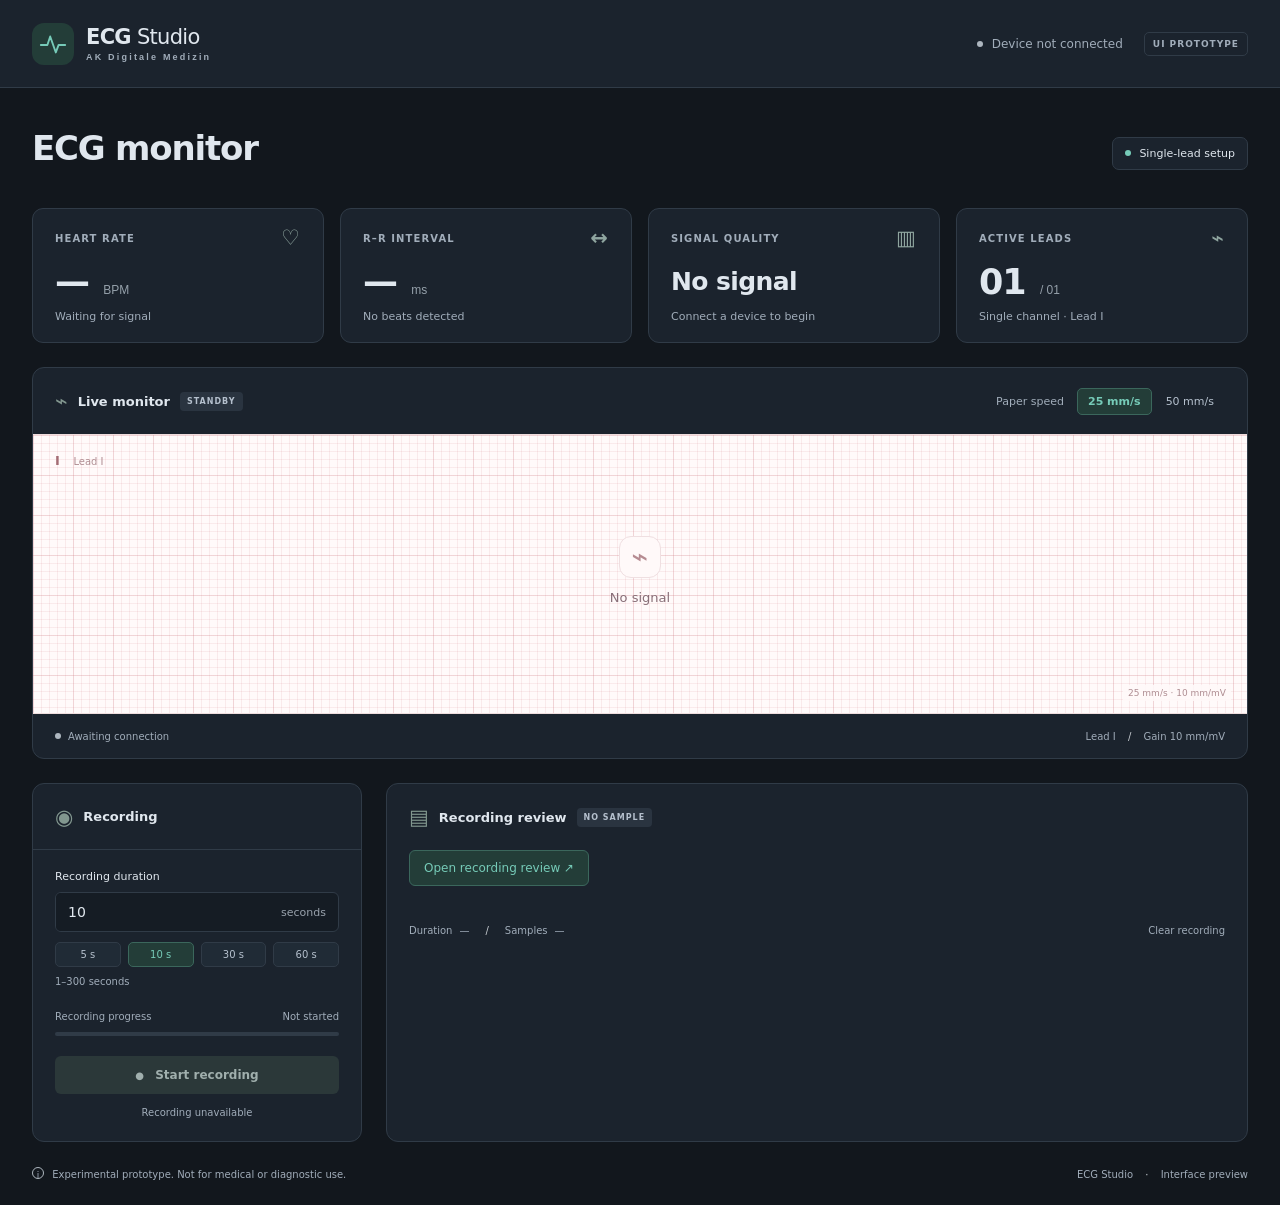
==== web/index.html @ 8fe4d992 "web prototype v1" ====
<!doctype html>
<html lang="en">
  <head>
    <meta charset="UTF-8" />
    <meta name="viewport" content="width=device-width, initial-scale=1" />
    <meta name="theme-color" content="#12171d" />
    <title>ECG Studio · Monitor</title>
    <link rel="stylesheet" href="styles.css" />
    <script src="app.js" defer></script>
  </head>
  <body>
    <div class="app-shell">
      <header class="app-header">
        <a class="brand" href="./" aria-label="ECG Studio home">
          <span class="brand-icon" aria-hidden="true"><svg viewBox="0 0 32 32"><path d="M3 17h7l3-9 6 17 3-8h7" /></svg></span>
          <span>ECG<span class="brand-light"> Studio</span><small>AK Digitale Medizin</small></span>
        </a>
        <div class="header-status"><span class="status-dot"></span> Device not connected <span class="prototype-tag">UI PROTOTYPE</span></div>
      </header>

      <main>
        <div class="page-heading">
          <div><h1>ECG monitor</h1></div>
          <span class="lead-badge"><span class="status-dot"></span> Single-lead setup</span>
        </div>

        <section class="metrics" aria-label="Signal measurements">
          <article class="metric"><div class="metric-label">HEART RATE <span aria-hidden="true">♡</span></div><div class="metric-value">— <span>BPM</span></div><p>Waiting for signal</p></article>
          <article class="metric"><div class="metric-label">R–R INTERVAL <span aria-hidden="true">↔</span></div><div class="metric-value">— <span>ms</span></div><p>No beats detected</p></article>
          <article class="metric"><div class="metric-label">SIGNAL QUALITY <span aria-hidden="true">▥</span></div><div class="metric-value metric-text">No signal</div><p>Connect a device to begin</p></article>
          <article class="metric"><div class="metric-label">ACTIVE LEADS <span aria-hidden="true">⌁</span></div><div class="metric-value">01 <span>/ 01</span></div><p>Single channel · Lead I</p></article>
        </section>

        <section class="panel live-panel" aria-labelledby="live-title">
          <div class="panel-heading"><div class="panel-title"><span class="section-icon" aria-hidden="true">⌁</span><h2 id="live-title">Live monitor</h2><span class="badge">STANDBY</span></div><div class="speed-control" role="group" aria-label="Live monitor paper speed"><span>Paper speed</span><button class="selected" type="button" data-speed="25" aria-pressed="true">25 mm/s</button><button type="button" data-speed="50" aria-pressed="false">50 mm/s</button></div></div>
          <div class="ecg-paper" id="live-paper" data-paper-speed="25" role="img" aria-label="Empty ECG grid for Lead I. No device connected.">
            <span class="lead-label">I <span>Lead I</span></span>
            <div class="empty-state"><span class="empty-icon" aria-hidden="true">⌁</span><h3>No signal</h3></div>
            <span class="paper-scale">25 mm/s · 10 mm/mV</span>
          </div>
          <div class="panel-footer"><span><span class="status-dot"></span> Awaiting connection</span><span>Lead I <span class="footer-divider">/</span> Gain 10 mm/mV</span></div>
        </section>

        <div class="recording-layout">
          <section class="panel capture-panel" aria-labelledby="capture-title">
            <div class="panel-heading"><div class="panel-title"><span class="section-icon" aria-hidden="true">◉</span><h2 id="capture-title">Recording</h2></div></div>
            <div class="capture-content"><label for="duration">Recording duration</label><div class="duration-input"><input id="duration" type="number" min="1" max="300" step="1" value="10" aria-describedby="duration-help" /><span>seconds</span></div><div class="duration-presets" role="group" aria-label="Preset recording duration"><button type="button" data-duration="5" aria-pressed="false">5 s</button><button type="button" class="selected" data-duration="10" aria-pressed="true">10 s</button><button type="button" data-duration="30" aria-pressed="false">30 s</button><button type="button" data-duration="60" aria-pressed="false">60 s</button></div><p class="field-hint" id="duration-help">1–300 seconds</p><div class="recording-progress"><div><span>Recording progress</span><span>Not started</span></div><progress value="0" max="100" aria-label="Recording progress">0%</progress></div><button class="record-button" type="button" disabled><span aria-hidden="true">●</span> Start recording</button><p class="capture-note">Recording unavailable</p></div>
          </section>

          <section class="panel review-panel" aria-labelledby="review-title">
            <div class="panel-heading"><div class="panel-title"><span class="section-icon" aria-hidden="true">▤</span><h2 id="review-title">Recording review</h2><span class="badge">NO SAMPLE</span></div></div>
            <div class="review-launcher"><a class="review-link" href="review.html" target="ecg-recording-review">Open recording review ↗</a></div>
            <div class="panel-footer"><span>Duration <strong>—</strong><span class="footer-divider">/</span> Samples <strong>—</strong></span><button class="text-button" type="button" disabled>Clear recording</button></div>
          </section>
        </div>
        <footer class="app-footer"><span><span class="notice-icon" aria-hidden="true">i</span> Experimental prototype. Not for medical or diagnostic use.</span><span>ECG Studio <span class="footer-divider">·</span> Interface preview</span></footer>
      </main>
    </div>
  </body>
</html>
---- web/styles.css ----
:root { color-scheme: dark; font-family: 'DM Sans', system-ui, sans-serif; color: #e0e7ee; background: #12171d; font-synthesis: none; --muted: #a1adba; --border: #303b47; --accent: #76cbb8; }
* { box-sizing: border-box; }
body { margin: 0; }
button, input { font: inherit; }
button { cursor: pointer; }
button:disabled { cursor: not-allowed; }
button:focus-visible, input:focus-visible, a:focus-visible { outline: 3px solid #63b6a7; outline-offset: 3px; }
button { transition: background .15s, color .15s; }
.app-header { min-height: 88px; padding: 18px max(32px, calc((100vw - 1376px) / 2)); border-bottom: 1px solid var(--border); background: white; display: flex; align-items: center; justify-content: space-between; gap: 24px; }
.brand { display: flex; align-items: center; gap: 12px; text-decoration: none; color: #263442; font: 800 21px 'Manrope', system-ui, sans-serif; letter-spacing: -.7px; }
.brand-light { font-weight: 500; }
.brand small { display: block; font: 600 9px 'DM Sans', sans-serif; letter-spacing: 2.2px; color: var(--muted); margin-top: 3px; }
.brand-icon { width: 42px; height: 42px; display: grid; place-items: center; border-radius: 12px; background: #e9f3f0; }
.brand-icon svg { width: 30px; fill: none; stroke: var(--accent); stroke-width: 2; stroke-linejoin: round; stroke-linecap: round; }
.header-status { display: flex; align-items: center; gap: 9px; font-size: 12px; color: var(--muted); }
.status-dot { display: inline-block; width: 6px; height: 6px; border-radius: 50%; background: #adb6bf; flex-shrink: 0; }
.prototype-tag { font-size: 9px; font-weight: 700; letter-spacing: 1px; border: 1px solid var(--border); border-radius: 5px; padding: 6px 8px; margin-left: 12px; }
main { max-width: 1440px; padding: 40px 32px 22px; margin: auto; }
.page-heading { display: flex; align-items: center; justify-content: space-between; gap: 20px; margin-bottom: 30px; }
.eyebrow { font-size: 10px; color: var(--accent); font-weight: 700; letter-spacing: 1.8px; margin: 0 0 12px; }
h1 { font-family: 'Manrope', system-ui, sans-serif; font-size: clamp(25px, 3vw, 34px); letter-spacing: -1.2px; font-weight: 700; margin: 0 0 10px; }
.subtitle { font-size: 13px; color: var(--muted); margin: 0; line-height: 1.6; }
.lead-badge { display: flex; align-items: center; gap: 8px; padding: 9px 12px; background: white; border: 1px solid var(--border); border-radius: 7px; font-size: 11px; white-space: nowrap; }
.lead-badge .status-dot { background: var(--accent); }
.metrics { display: grid; grid-template-columns: repeat(4, 1fr); gap: 16px; margin-bottom: 24px; }
.metric { background: white; border: 1px solid var(--border); border-radius: 11px; padding: 19px 22px; }
.metric-label { display: flex; justify-content: space-between; align-items: center; font-size: 10px; font-weight: 600; letter-spacing: 1.1px; color: #788593; }
.metric-label > span { font-size: 21px; color: #8fa59f; line-height: 1; }
.metric-value { font: 600 35px 'Manrope', system-ui, sans-serif; letter-spacing: -1px; margin: 12px 0 7px; line-height: 1.2; }
.metric-value > span { font: 400 12px 'DM Sans', sans-serif; letter-spacing: 0; color: #95a0aa; margin-left: 3px; }
.metric-text { font-size: 25px; line-height: 42px; letter-spacing: -.6px; }
.metric p { color: var(--muted); font-size: 11px; margin: 0; }
.panel { background: white; border: 1px solid var(--border); border-radius: 12px; overflow: hidden; }
.panel-heading { min-height: 66px; padding: 16px 22px; display: flex; align-items: center; justify-content: space-between; gap: 14px; }
.panel-title { display: flex; align-items: center; gap: 10px; flex-wrap: wrap; }
h2 { font-size: 13px; font-weight: 600; margin: 0; }
.section-icon { font-size: 21px; color: #82978f; }
.badge { background: #f2f4f6; color: #88939e; font-size: 8px; font-weight: 700; letter-spacing: 1px; padding: 5px 7px; border-radius: 4px; }
.speed-control { display: flex; align-items: center; gap: 3px; }
.speed-control > span { color: var(--muted); font-size: 11px; margin-right: 10px; }
.speed-control button { border: 1px solid transparent; border-radius: 5px; background: transparent; color: #89939d; padding: 6px 10px; font-size: 11px; white-space: nowrap; }
.speed-control button.selected { background: #edf5f2; color: var(--accent); border-color: #d9e9e2; font-weight: 600; }
.speed-control button:hover:not(.selected), .duration-presets button:hover:not(.selected) { background: #f3f6f5; }
.ecg-paper { position: relative; min-height: 280px; border-block: 1px solid #efdddd; background-color: #fffafa; background-image: linear-gradient(#db8f9626 1px, transparent 1px), linear-gradient(90deg, #db8f9626 1px, transparent 1px), linear-gradient(#c6757d30 1px, transparent 1px), linear-gradient(90deg, #c6757d30 1px, transparent 1px); background-size: 8px 8px, 8px 8px, 40px 40px, 40px 40px; display: grid; place-items: center; padding: 64px 24px; }
.lead-label { position: absolute; top: 18px; left: 22px; font-size: 13px; font-weight: 600; color: #a36c74; }
.lead-label span { font-size: 10px; font-weight: 400; margin-left: 9px; color: #ae8c91; }
.empty-state { text-align: center; max-width: 340px; }
.empty-icon { display: inline-grid; place-items: center; width: 42px; height: 42px; border-radius: 12px; color: #b68c92; background: #fff9f9; border: 1px solid #efdfe1; font-size: 28px; margin-bottom: 12px; }
.empty-state h3 { color: #886f78; font-size: 13px; font-weight: 500; margin: 0 0 8px; }
.empty-state p { color: #a48f96; font-size: 11px; line-height: 1.7; margin: 0; }
.paper-scale { position: absolute; right: 16px; bottom: 12px; font-size: 9px; color: #ae8c91; background: #fffafadd; padding: 3px 5px; }
.panel-footer { padding: 13px 22px; min-height: 44px; display: flex; justify-content: space-between; align-items: center; gap: 12px; color: #8b96a0; font-size: 10px; }
.panel-footer > span:first-child { display: flex; align-items: center; gap: 7px; }
.footer-divider { color: #c9ced3; margin: 0 9px; }
.panel-footer strong { font-weight: 500; }
.recording-layout { display: grid; grid-template-columns: 330px minmax(0, 1fr); gap: 24px; margin-top: 24px; }
.capture-panel .panel-heading { border-bottom: 1px solid var(--border); }
.capture-content { padding: 20px 22px; }
.description { font-size: 11px; color: var(--muted); line-height: 1.7; margin: 0 0 22px; }
label { display: block; font-size: 11px; font-weight: 500; margin-bottom: 9px; }
.duration-input { display: flex; align-items: center; border: 1px solid #e1e6eb; border-radius: 6px; overflow: hidden; }
.duration-input input { min-width: 0; width: 100%; border: 0; background: white; padding: 11px 12px; color: #364553; font-size: 14px; }
.duration-input > span { font-size: 11px; color: #99a2ac; padding-right: 12px; }
.duration-presets { display: flex; gap: 7px; margin-top: 10px; }
.duration-presets button { flex: 1; border: 1px solid var(--border); border-radius: 5px; color: #84909c; background: white; padding: 6px; font-size: 10px; }
.duration-presets button.selected { color: var(--accent); border-color: #c9e0d9; background: #edf5f2; }
.field-hint { font-size: 10px; color: #929da7; margin: 9px 0 24px; }
.recording-progress > div { display: flex; justify-content: space-between; font-size: 10px; color: #8c97a2; }
progress { appearance: none; border: 0; width: 100%; height: 4px; display: block; margin: 10px 0 20px; border-radius: 4px; overflow: hidden; background: #edf0f3; }
progress::-webkit-progress-bar { background: #edf0f3; }
progress::-webkit-progress-value { background: var(--accent); }
progress::-moz-progress-bar { background: var(--accent); }
.record-button { width: 100%; padding: 12px; border: 0; border-radius: 6px; background: #e9eeec; color: #98aaa4; font-size: 12px; font-weight: 600; }
.record-button span { margin-right: 7px; font-size: 10px; }
.capture-note { font-size: 10px; color: #96a0aa; text-align: center; line-height: 1.6; margin: 11px 0 0; }
.review-toolbar { display: flex; justify-content: space-between; align-items: center; gap: 12px; padding: 0 22px 13px; }
.review-toolbar > span { font-size: 10px; color: #8b96a0; }
.review-paper { min-height: 260px; }
.text-button { padding: 0; border: 0; background: transparent; color: #b0b8bf; font-size: 10px; }
.app-footer { display: flex; justify-content: space-between; gap: 20px; font-size: 10px; color: #96a0aa; padding: 25px 0 0; line-height: 1.6; }
.notice-icon { display: inline-grid; place-items: center; border: 1px solid #aeb7bf; width: 12px; height: 12px; border-radius: 50%; font-size: 9px; margin-right: 5px; }
/* Dark interface; ECG paper retains its light background and grid. */
.app-header, .metric, .panel, .lead-badge { background: #1b232d; }
.brand { color: #e0e7ee; }
.brand-icon { background: #233d38; }
.metric-label, .metric p, .speed-control > span, .review-toolbar > span,
.panel-footer, .field-hint, .capture-note, .app-footer,
.recording-progress > div { color: var(--muted); }
.badge { background: #2a3440; color: #b5c0cd; }
.duration-input { border-color: var(--border); background: #151c24; }
.duration-input input { background: #151c24; color: #e0e7ee; }
.duration-presets button { background: #202b36; color: #b5c0cd; }
.speed-control button { color: #b5c0cd; }
.speed-control button.selected, .duration-presets button.selected { background: #233d38; color: var(--accent); border-color: #3b675c; }
.speed-control button:hover:not(.selected), .duration-presets button:hover:not(.selected) { background: #303e4c; }
progress { background: #303b47; }
progress::-webkit-progress-bar { background: #303b47; }
.record-button { background: #2b3839; color: #a0afad; }
.text-button { color: #a1adba; }
.ecg-paper { color-scheme: light; }
.review-link { display: inline-block; padding: 10px 14px; border: 1px solid #3b675c; border-radius: 6px; background: #233d38; color: var(--accent); text-decoration: none; font-size: 12px; }
.review-launcher { padding: 0 22px 22px; }
.review-window main { max-width: none; padding: 24px; }
.review-window .panel-heading { flex-wrap: wrap; }
.review-window h1 { font-size: 22px; margin: 0; }
.strip-viewport { overflow-x: auto; background: #fffafa; }
.strip-viewport:focus-visible { outline: 3px solid var(--accent); outline-offset: -3px; }
.recording-strip { width: max(100%, 2000px); min-height: 420px; height: 65vh; }
.recording-strip[data-paper-speed="50"] { width: max(100%, 4000px); }
@media (min-width: 1600px) { main { padding-top: 48px; } .ecg-paper { min-height: 320px; } .review-paper { min-height: 260px; } }
@media (max-width: 1000px) { .recording-layout { grid-template-columns: 280px minmax(0, 1fr); gap: 16px; } .metrics { gap: 12px; } .metric { padding: 17px; } .panel-heading { padding-inline: 17px; } .badge { font-size: 7px; } }
@media (max-width: 760px) { .app-header { padding: 16px 20px; } main { padding: 28px 20px 20px; } .header-status { font-size: 10px; } .prototype-tag { display: none; } .page-heading { align-items: flex-start; } .lead-badge { display: none; } .metrics { grid-template-columns: repeat(2, 1fr); } .recording-layout { grid-template-columns: 1fr; } .live-panel > .panel-heading { flex-wrap: wrap; } .app-footer { flex-direction: column; gap: 8px; } .capture-content { padding: 20px; } }
@media (max-width: 420px) { main { padding-inline: 12px; } .app-header { padding-inline: 14px; gap: 12px; } .brand { font-size: 18px; gap: 8px; } .brand-icon { width: 34px; height: 34px; } .header-status { max-width: 112px; line-height: 1.5; } .metric { padding: 15px; } .metric-label { font-size: 9px; letter-spacing: .6px; } .panel-footer { padding-inline: 14px; font-size: 9px; } .speed-control > span { margin-right: 3px; } }
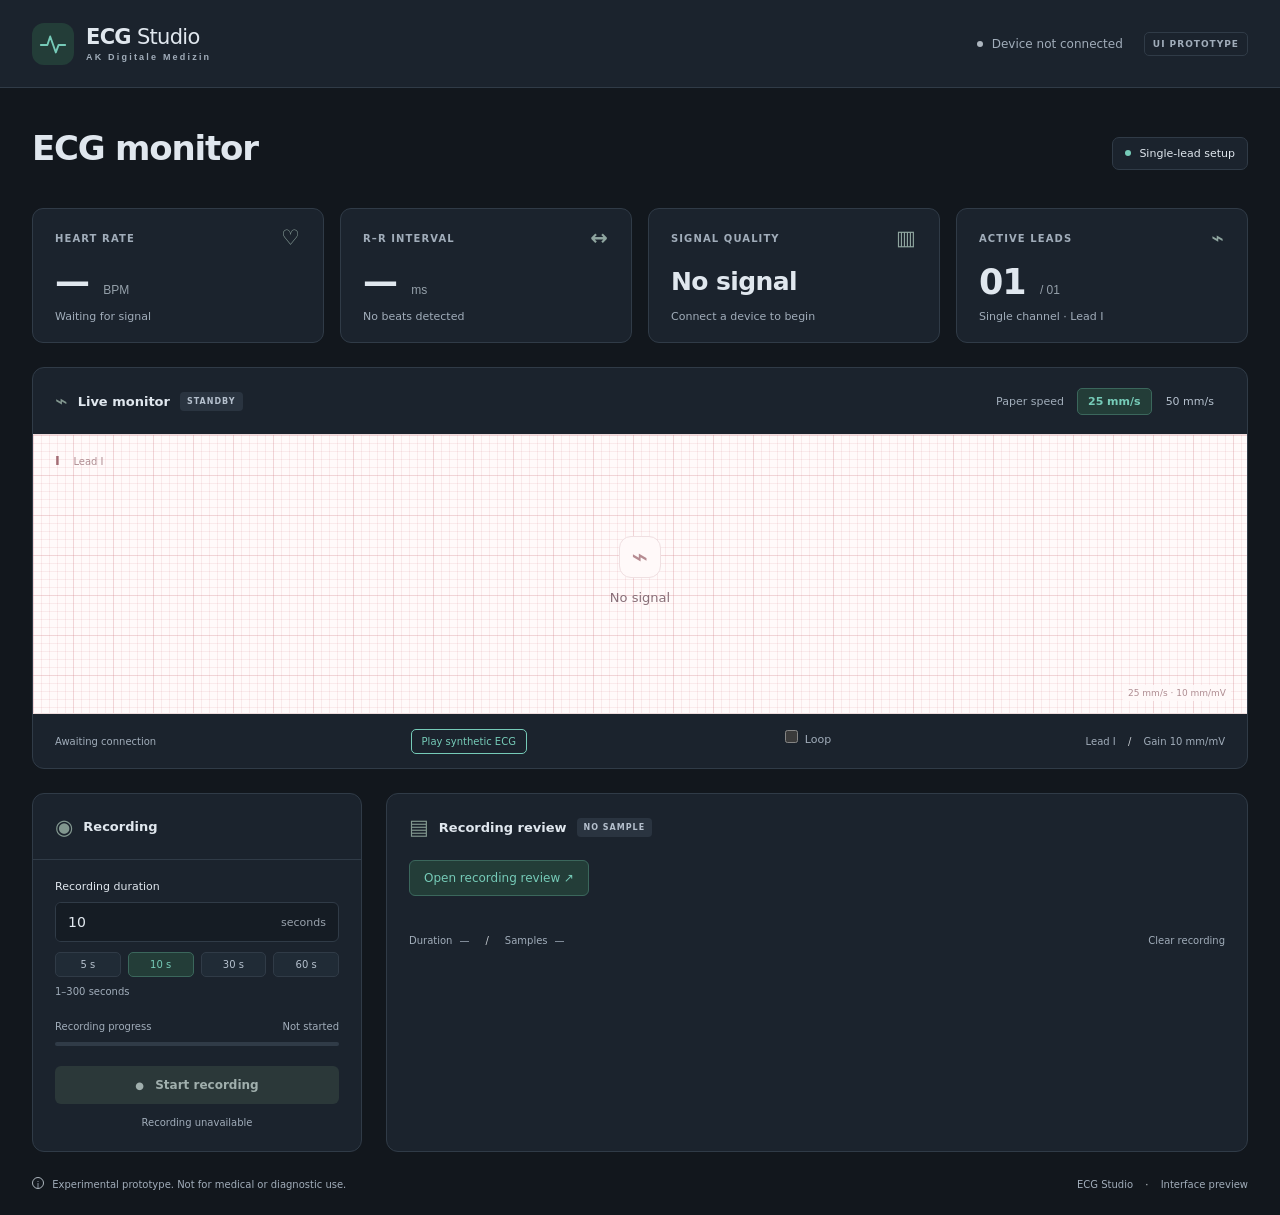
==== commit fefedf04: "Add synthetic ECG looping and recording review" ====
--- a/web/index.html
+++ b/web/index.html
@@ -34,11 +34,12 @@
         <section class="panel live-panel" aria-labelledby="live-title">
           <div class="panel-heading"><div class="panel-title"><span class="section-icon" aria-hidden="true">⌁</span><h2 id="live-title">Live monitor</h2><span class="badge">STANDBY</span></div><div class="speed-control" role="group" aria-label="Live monitor paper speed"><span>Paper speed</span><button class="selected" type="button" data-speed="25" aria-pressed="true">25 mm/s</button><button type="button" data-speed="50" aria-pressed="false">50 mm/s</button></div></div>
           <div class="ecg-paper" id="live-paper" data-paper-speed="25" role="img" aria-label="Empty ECG grid for Lead I. No device connected.">
+            <canvas class="ecg-trace" aria-hidden="true"></canvas>
             <span class="lead-label">I <span>Lead I</span></span>
             <div class="empty-state"><span class="empty-icon" aria-hidden="true">⌁</span><h3>No signal</h3></div>
             <span class="paper-scale">25 mm/s · 10 mm/mV</span>
           </div>
-          <div class="panel-footer"><span><span class="status-dot"></span> Awaiting connection</span><span>Lead I <span class="footer-divider">/</span> Gain 10 mm/mV</span></div>
+          <div class="panel-footer"><span id="synthetic-status" role="status">Awaiting connection</span><button class="synthetic-button" id="play-synthetic" type="button">Play synthetic ECG</button><label><input id="loop-synthetic" type="checkbox" /> Loop</label><span>Lead I <span class="footer-divider">/</span> Gain 10 mm/mV</span></div>
         </section>
 
         <div class="recording-layout">
--- a/web/styles.css
+++ b/web/styles.css
@@ -98,6 +98,11 @@
 .record-button { background: #2b3839; color: #a0afad; }
 .text-button { color: #a1adba; }
 .ecg-paper { color-scheme: light; }
+.ecg-trace { position: absolute; inset: 0; width: 100%; height: 100%; pointer-events: none; }
+.review-trace { left: var(--review-offset, 0px); right: auto; width: var(--review-width, 100%); }
+.ecg-paper .empty-state[hidden] { display: none; }
+.synthetic-button { border: 1px solid currentColor; border-radius: 5px; background: transparent; color: var(--accent); padding: 6px 10px; }
+.live-panel .panel-footer { flex-wrap: wrap; }
 .review-link { display: inline-block; padding: 10px 14px; border: 1px solid #3b675c; border-radius: 6px; background: #233d38; color: var(--accent); text-decoration: none; font-size: 12px; }
 .review-launcher { padding: 0 22px 22px; }
 .review-window main { max-width: none; padding: 24px; }
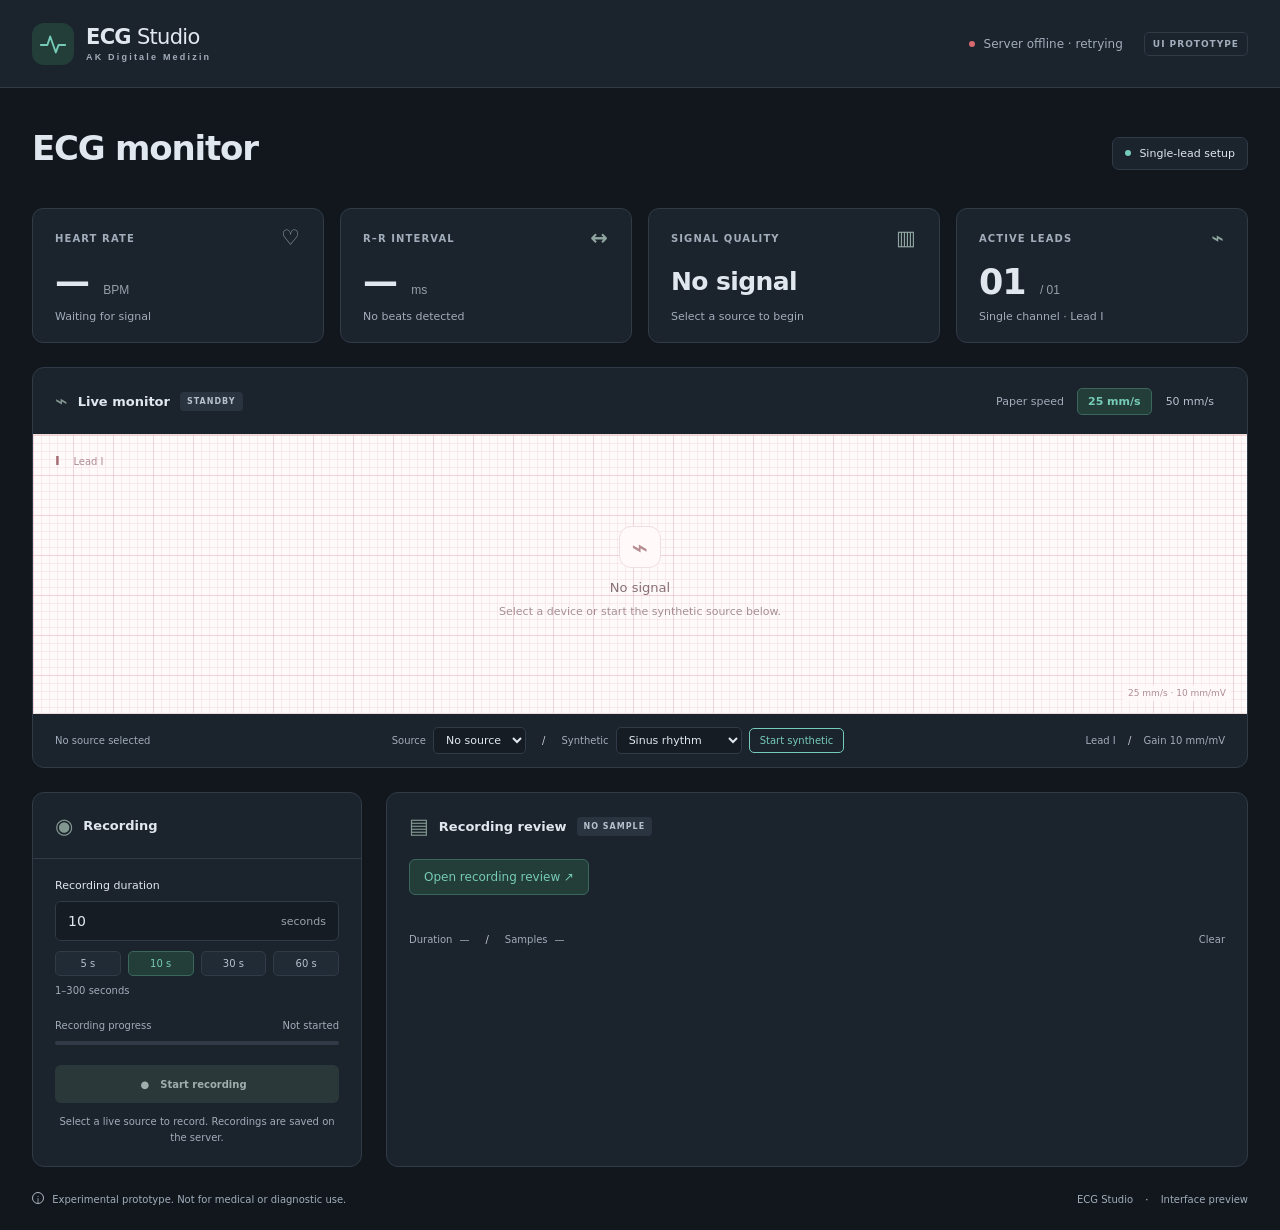
==== commit 1f6a6722: "Connect ECG Studio web UI to the PC server - Server serves web/ at / (EKG_WEB_DIR), optional CORS vi" ====
--- a/web/index.html
+++ b/web/index.html
@@ -6,7 +6,7 @@
     <meta name="theme-color" content="#12171d" />
     <title>ECG Studio · Monitor</title>
     <link rel="stylesheet" href="styles.css" />
-    <script src="app.js" defer></script>
+    <script type="module" src="js/monitor.js"></script>
   </head>
   <body>
     <div class="app-shell">
@@ -15,7 +15,7 @@
           <span class="brand-icon" aria-hidden="true"><svg viewBox="0 0 32 32"><path d="M3 17h7l3-9 6 17 3-8h7" /></svg></span>
           <span>ECG<span class="brand-light"> Studio</span><small>AK Digitale Medizin</small></span>
         </a>
-        <div class="header-status"><span class="status-dot"></span> Device not connected <span class="prototype-tag">UI PROTOTYPE</span></div>
+        <div class="header-status"><span class="status-dot" id="connection-dot"></span> <span id="connection-status">Connecting to server…</span> <span class="prototype-tag">UI PROTOTYPE</span></div>
       </header>
 
       <main>
@@ -27,31 +27,31 @@
         <section class="metrics" aria-label="Signal measurements">
           <article class="metric"><div class="metric-label">HEART RATE <span aria-hidden="true">♡</span></div><div class="metric-value">— <span>BPM</span></div><p>Waiting for signal</p></article>
           <article class="metric"><div class="metric-label">R–R INTERVAL <span aria-hidden="true">↔</span></div><div class="metric-value">— <span>ms</span></div><p>No beats detected</p></article>
-          <article class="metric"><div class="metric-label">SIGNAL QUALITY <span aria-hidden="true">▥</span></div><div class="metric-value metric-text">No signal</div><p>Connect a device to begin</p></article>
+          <article class="metric"><div class="metric-label">SIGNAL QUALITY <span aria-hidden="true">▥</span></div><div class="metric-value metric-text" id="quality-value">No signal</div><p id="quality-detail">Select a source to begin</p></article>
           <article class="metric"><div class="metric-label">ACTIVE LEADS <span aria-hidden="true">⌁</span></div><div class="metric-value">01 <span>/ 01</span></div><p>Single channel · Lead I</p></article>
         </section>
 
         <section class="panel live-panel" aria-labelledby="live-title">
-          <div class="panel-heading"><div class="panel-title"><span class="section-icon" aria-hidden="true">⌁</span><h2 id="live-title">Live monitor</h2><span class="badge">STANDBY</span></div><div class="speed-control" role="group" aria-label="Live monitor paper speed"><span>Paper speed</span><button class="selected" type="button" data-speed="25" aria-pressed="true">25 mm/s</button><button type="button" data-speed="50" aria-pressed="false">50 mm/s</button></div></div>
+          <div class="panel-heading"><div class="panel-title"><span class="section-icon" aria-hidden="true">⌁</span><h2 id="live-title">Live monitor</h2><span class="badge" id="live-badge">STANDBY</span></div><div class="speed-control" role="group" aria-label="Live monitor paper speed"><span>Paper speed</span><button class="selected" type="button" data-speed="25" aria-pressed="true">25 mm/s</button><button type="button" data-speed="50" aria-pressed="false">50 mm/s</button></div></div>
           <div class="ecg-paper" id="live-paper" data-paper-speed="25" role="img" aria-label="Empty ECG grid for Lead I. No device connected.">
             <canvas class="ecg-trace" aria-hidden="true"></canvas>
             <span class="lead-label">I <span>Lead I</span></span>
-            <div class="empty-state"><span class="empty-icon" aria-hidden="true">⌁</span><h3>No signal</h3></div>
+            <div class="empty-state"><span class="empty-icon" aria-hidden="true">⌁</span><h3>No signal</h3><p>Select a device or start the synthetic source below.</p></div>
             <span class="paper-scale">25 mm/s · 10 mm/mV</span>
           </div>
-          <div class="panel-footer"><span id="synthetic-status" role="status">Awaiting connection</span><button class="synthetic-button" id="play-synthetic" type="button">Play synthetic ECG</button><label><input id="loop-synthetic" type="checkbox" /> Loop</label><span>Lead I <span class="footer-divider">/</span> Gain 10 mm/mV</span></div>
+          <div class="panel-footer"><span id="live-status" role="status">Connecting…</span><div class="source-controls"><label for="source-select">Source</label><select id="source-select"><option value="">No source</option></select><span class="footer-divider">/</span><label for="rhythm-select">Synthetic</label><select id="rhythm-select"><option value="sinus">Sinus rhythm</option><option value="afib">Atrial fibrillation</option><option value="st_elevation">ST elevation</option><option value="av_block_1">AV block I°</option></select><button class="synthetic-button" id="synthetic-toggle" type="button">Start synthetic</button></div><span>Lead I <span class="footer-divider">/</span> Gain 10 mm/mV</span></div>
         </section>
 
         <div class="recording-layout">
           <section class="panel capture-panel" aria-labelledby="capture-title">
             <div class="panel-heading"><div class="panel-title"><span class="section-icon" aria-hidden="true">◉</span><h2 id="capture-title">Recording</h2></div></div>
-            <div class="capture-content"><label for="duration">Recording duration</label><div class="duration-input"><input id="duration" type="number" min="1" max="300" step="1" value="10" aria-describedby="duration-help" /><span>seconds</span></div><div class="duration-presets" role="group" aria-label="Preset recording duration"><button type="button" data-duration="5" aria-pressed="false">5 s</button><button type="button" class="selected" data-duration="10" aria-pressed="true">10 s</button><button type="button" data-duration="30" aria-pressed="false">30 s</button><button type="button" data-duration="60" aria-pressed="false">60 s</button></div><p class="field-hint" id="duration-help">1–300 seconds</p><div class="recording-progress"><div><span>Recording progress</span><span>Not started</span></div><progress value="0" max="100" aria-label="Recording progress">0%</progress></div><button class="record-button" type="button" disabled><span aria-hidden="true">●</span> Start recording</button><p class="capture-note">Recording unavailable</p></div>
+            <div class="capture-content"><label for="duration">Recording duration</label><div class="duration-input"><input id="duration" type="number" min="1" max="300" step="1" value="10" aria-describedby="duration-help" /><span>seconds</span></div><div class="duration-presets" role="group" aria-label="Preset recording duration"><button type="button" data-duration="5" aria-pressed="false">5 s</button><button type="button" class="selected" data-duration="10" aria-pressed="true">10 s</button><button type="button" data-duration="30" aria-pressed="false">30 s</button><button type="button" data-duration="60" aria-pressed="false">60 s</button></div><p class="field-hint" id="duration-help">1–300 seconds</p><div class="recording-progress"><div><span>Recording progress</span><span>Not started</span></div><progress value="0" max="100" aria-label="Recording progress">0%</progress></div><button class="record-button" id="record-button" type="button" disabled><span aria-hidden="true">●</span> <span class="record-label">Start recording</span></button><p class="capture-note" id="capture-note">Select a live source to record. Recordings are saved on the server.</p></div>
           </section>
 
           <section class="panel review-panel" aria-labelledby="review-title">
-            <div class="panel-heading"><div class="panel-title"><span class="section-icon" aria-hidden="true">▤</span><h2 id="review-title">Recording review</h2><span class="badge">NO SAMPLE</span></div></div>
-            <div class="review-launcher"><a class="review-link" href="review.html" target="ecg-recording-review">Open recording review ↗</a></div>
-            <div class="panel-footer"><span>Duration <strong>—</strong><span class="footer-divider">/</span> Samples <strong>—</strong></span><button class="text-button" type="button" disabled>Clear recording</button></div>
+            <div class="panel-heading"><div class="panel-title"><span class="section-icon" aria-hidden="true">▤</span><h2 id="review-title">Recording review</h2><span class="badge" id="review-badge">NO SAMPLE</span></div></div>
+            <div class="review-launcher"><a class="review-link" id="review-link" href="review.html" target="ecg-recording-review">Open recording review ↗</a><a class="download-link" id="download-link" hidden download>Download CSV</a></div>
+            <div class="panel-footer"><span id="review-summary">Duration <strong>—</strong><span class="footer-divider">/</span> Samples <strong>—</strong></span><button class="text-button" id="clear-recording" type="button" disabled>Clear</button></div>
           </section>
         </div>
         <footer class="app-footer"><span><span class="notice-icon" aria-hidden="true">i</span> Experimental prototype. Not for medical or diagnostic use.</span><span>ECG Studio <span class="footer-divider">·</span> Interface preview</span></footer>
--- a/web/styles.css
+++ b/web/styles.css
@@ -1,10 +1,10 @@
 :root { color-scheme: dark; font-family: 'DM Sans', system-ui, sans-serif; color: #e0e7ee; background: #12171d; font-synthesis: none; --muted: #a1adba; --border: #303b47; --accent: #76cbb8; }
 * { box-sizing: border-box; }
 body { margin: 0; }
-button, input { font: inherit; }
+button, input, select { font: inherit; }
 button { cursor: pointer; }
 button:disabled { cursor: not-allowed; }
-button:focus-visible, input:focus-visible, a:focus-visible { outline: 3px solid #63b6a7; outline-offset: 3px; }
+button:focus-visible, input:focus-visible, select:focus-visible, a:focus-visible { outline: 3px solid #63b6a7; outline-offset: 3px; }
 button { transition: background .15s, color .15s; }
 .app-header { min-height: 88px; padding: 18px max(32px, calc((100vw - 1376px) / 2)); border-bottom: 1px solid var(--border); background: white; display: flex; align-items: center; justify-content: space-between; gap: 24px; }
 .brand { display: flex; align-items: center; gap: 12px; text-decoration: none; color: #263442; font: 800 21px 'Manrope', system-ui, sans-serif; letter-spacing: -.7px; }
@@ -116,3 +116,15 @@
 @media (max-width: 1000px) { .recording-layout { grid-template-columns: 280px minmax(0, 1fr); gap: 16px; } .metrics { gap: 12px; } .metric { padding: 17px; } .panel-heading { padding-inline: 17px; } .badge { font-size: 7px; } }
 @media (max-width: 760px) { .app-header { padding: 16px 20px; } main { padding: 28px 20px 20px; } .header-status { font-size: 10px; } .prototype-tag { display: none; } .page-heading { align-items: flex-start; } .lead-badge { display: none; } .metrics { grid-template-columns: repeat(2, 1fr); } .recording-layout { grid-template-columns: 1fr; } .live-panel > .panel-heading { flex-wrap: wrap; } .app-footer { flex-direction: column; gap: 8px; } .capture-content { padding: 20px; } }
 @media (max-width: 420px) { main { padding-inline: 12px; } .app-header { padding-inline: 14px; gap: 12px; } .brand { font-size: 18px; gap: 8px; } .brand-icon { width: 34px; height: 34px; } .header-status { max-width: 112px; line-height: 1.5; } .metric { padding: 15px; } .metric-label { font-size: 9px; letter-spacing: .6px; } .panel-footer { padding-inline: 14px; font-size: 9px; } .speed-control > span { margin-right: 3px; } }
+.source-controls, .review-picker { display: flex; align-items: center; gap: 7px; flex-wrap: wrap; }
+.source-controls label, .review-picker label { margin: 0; font-size: 10px; font-weight: 500; }
+.source-controls select, .review-picker select { background: #151c24; color: #e0e7ee; border: 1px solid var(--border); border-radius: 5px; padding: 5px 8px; font-size: 11px; max-width: 260px; }
+.synthetic-button:disabled { opacity: .5; }
+.record-button:not(:disabled) { background: #233d38; color: var(--accent); }
+.record-button.recording { background: #4a2a2e; color: #f0b3b8; }
+.download-link { display: inline-block; margin-left: 10px; color: var(--accent); font-size: 11px; }
+.review-link[aria-disabled="true"] { opacity: .5; pointer-events: none; }
+.status-dot.online { background: var(--accent); }
+.status-dot.warning { background: #e2b45c; }
+.status-dot.offline { background: #d9686f; }
+.download-link[hidden] { display: none; }
